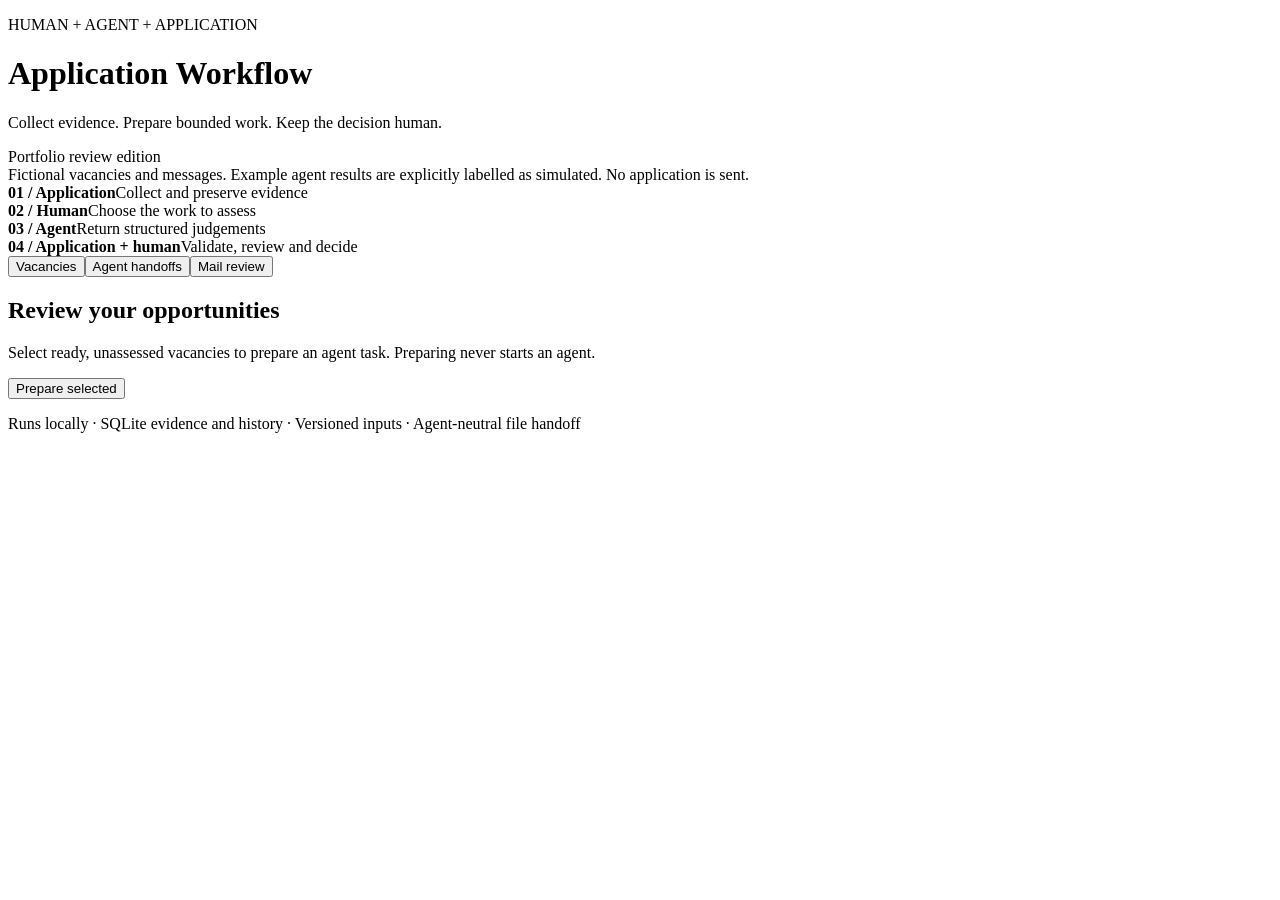
==== src/job_system/web/static/index.html @ 31d7efba "Complete runnable review edition with neutral sources and human-agent handoffs" ====
<!doctype html>
<html lang="en"><head><meta charset="utf-8"><meta name="viewport" content="width=device-width,initial-scale=1">
<title>Application Workflow · Review workspace</title><link rel="stylesheet" href="/style.css"></head>
<body><header><div><p class="eyebrow">HUMAN + AGENT + APPLICATION</p><h1>Application Workflow</h1>
<p class="intro">Collect evidence. Prepare bounded work. Keep the decision human.</p></div><span class="edition">Portfolio review edition</span></header>
<main><aside class="notice">Fictional vacancies and messages. Example agent results are explicitly labelled as simulated. No application is sent.</aside>
<section class="steps" aria-label="Workflow roles"><div><strong>01 / Application</strong><span>Collect and preserve evidence</span></div><div><strong>02 / Human</strong><span>Choose the work to assess</span></div><div><strong>03 / Agent</strong><span>Return structured judgements</span></div><div><strong>04 / Application + human</strong><span>Validate, review and decide</span></div></section>
<div class="tabs" role="tablist" aria-label="Workspace"><button role="tab" aria-selected="true" data-tab="vacancies">Vacancies</button><button role="tab" aria-selected="false" data-tab="batches">Agent handoffs</button><button role="tab" aria-selected="false" data-tab="email">Mail review</button></div>
<p id="message" role="status" aria-live="polite"></p>
<section id="vacancies"><div class="section-heading"><div><h2>Review your opportunities</h2><p>Select ready, unassessed vacancies to prepare an agent task. Preparing never starts an agent.</p></div><button id="prepare">Prepare selected</button></div><p id="summary"></p><div id="jobs" class="cards"></div></section>
<section id="batches" hidden><h2>Prepared agent handoffs</h2><p>Open HANDOFF.md beside each manifest in your agent workspace. After the agent writes its results, validate and explicitly import them here.</p><div id="batch-list" class="cards"></div></section>
<section id="email" hidden><h2>Mail classification proposals</h2><p>Evidence-backed proposals remain separate from human application decisions.</p><div id="mail-list" class="cards"></div></section>
</main><footer>Runs locally · SQLite evidence and history · Versioned inputs · Agent-neutral file handoff</footer>
<script src="/app.js" defer></script></body></html>
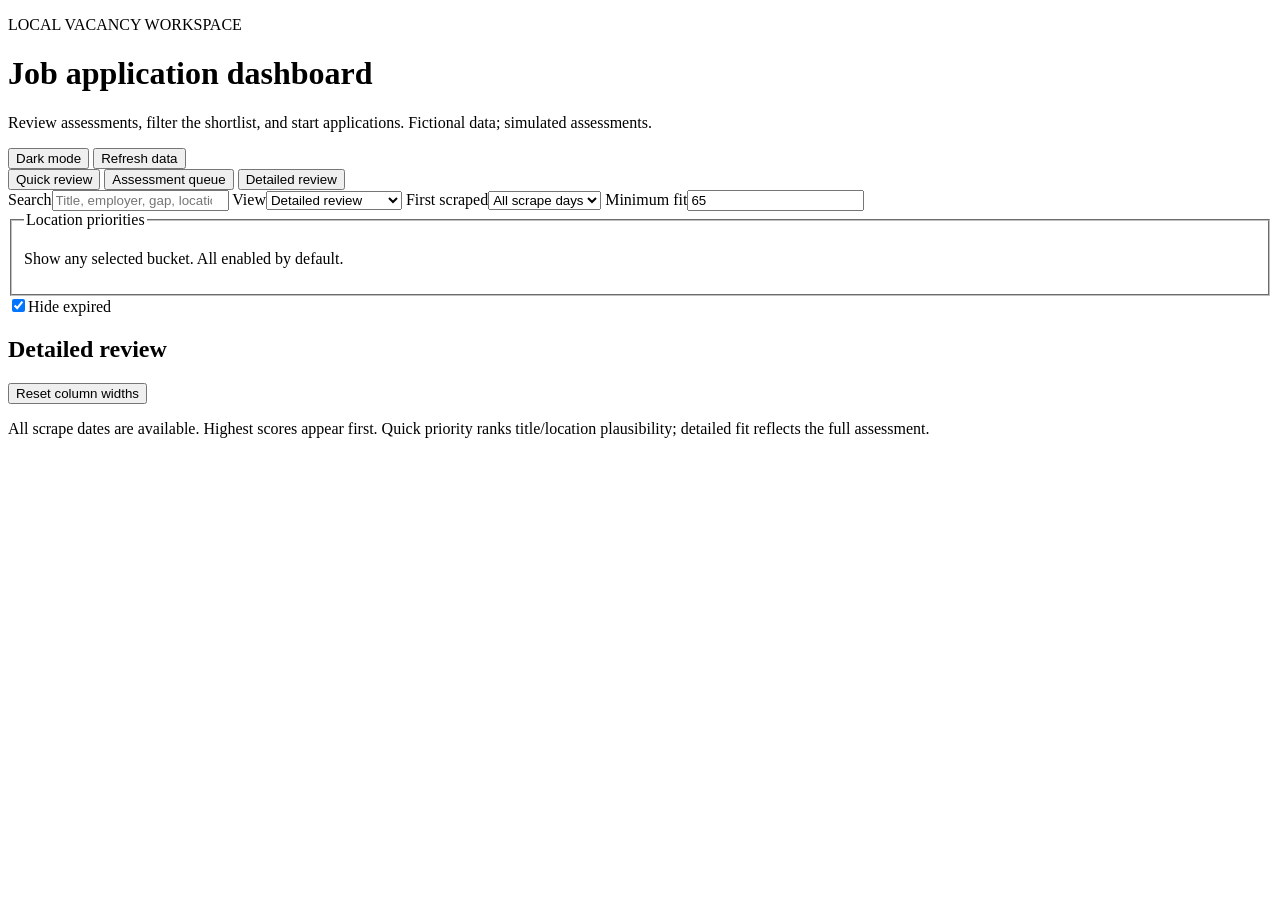
==== commit c1afeece: "Preserve original dashboard and demonstrate the real review workflow" ====
--- a/src/job_system/web/static/index.html
+++ b/src/job_system/web/static/index.html
@@ -1,14 +1,90 @@
 <!doctype html>
-<html lang="en"><head><meta charset="utf-8"><meta name="viewport" content="width=device-width,initial-scale=1">
-<title>Application Workflow · Review workspace</title><link rel="stylesheet" href="/style.css"></head>
-<body><header><div><p class="eyebrow">HUMAN + AGENT + APPLICATION</p><h1>Application Workflow</h1>
-<p class="intro">Collect evidence. Prepare bounded work. Keep the decision human.</p></div><span class="edition">Portfolio review edition</span></header>
-<main><aside class="notice">Fictional vacancies and messages. Example agent results are explicitly labelled as simulated. No application is sent.</aside>
-<section class="steps" aria-label="Workflow roles"><div><strong>01 / Application</strong><span>Collect and preserve evidence</span></div><div><strong>02 / Human</strong><span>Choose the work to assess</span></div><div><strong>03 / Agent</strong><span>Return structured judgements</span></div><div><strong>04 / Application + human</strong><span>Validate, review and decide</span></div></section>
-<div class="tabs" role="tablist" aria-label="Workspace"><button role="tab" aria-selected="true" data-tab="vacancies">Vacancies</button><button role="tab" aria-selected="false" data-tab="batches">Agent handoffs</button><button role="tab" aria-selected="false" data-tab="email">Mail review</button></div>
-<p id="message" role="status" aria-live="polite"></p>
-<section id="vacancies"><div class="section-heading"><div><h2>Review your opportunities</h2><p>Select ready, unassessed vacancies to prepare an agent task. Preparing never starts an agent.</p></div><button id="prepare">Prepare selected</button></div><p id="summary"></p><div id="jobs" class="cards"></div></section>
-<section id="batches" hidden><h2>Prepared agent handoffs</h2><p>Open HANDOFF.md beside each manifest in your agent workspace. After the agent writes its results, validate and explicitly import them here.</p><div id="batch-list" class="cards"></div></section>
-<section id="email" hidden><h2>Mail classification proposals</h2><p>Evidence-backed proposals remain separate from human application decisions.</p><div id="mail-list" class="cards"></div></section>
-</main><footer>Runs locally · SQLite evidence and history · Versioned inputs · Agent-neutral file handoff</footer>
-<script src="/app.js" defer></script></body></html>
+<html lang="en">
+<head>
+  <meta charset="utf-8">
+  <meta name="viewport" content="width=device-width,initial-scale=1">
+  <meta name="dashboard-token" content="__CSRF_TOKEN__">
+  <title>Job application dashboard</title>
+  <link rel="stylesheet" href="/styles.css">
+</head>
+<body>
+  <header class="masthead">
+    <div>
+      <p class="eyebrow">LOCAL VACANCY WORKSPACE</p>
+      <h1>Job application dashboard</h1>
+      <p class="subtitle">Review assessments, filter the shortlist, and start applications. Fictional data; simulated assessments.</p>
+    </div>
+    <div class="header-actions">
+      <button id="theme" class="secondary" type="button">Dark mode</button>
+      <button id="refresh" class="secondary" type="button">Refresh data</button>
+    </div>
+  </header>
+
+  <main>
+    <nav class="queue-tabs" aria-label="Review views">
+      <button type="button" data-view="quick" class="secondary">Quick review</button>
+      <button type="button" data-view="queue" class="secondary">Assessment queue</button>
+      <button type="button" data-view="detailed">Detailed review</button>
+    </nav>
+    <section id="metrics" class="metrics" aria-label="Vacancy counts"></section>
+
+    <section class="controls" aria-label="Filters">
+      <label class="search">Search<input id="search" type="search" placeholder="Title, employer, gap, location…"></label>
+      <label>View<select id="view"><option value="detailed">Detailed review</option><option value="quick">Quick review</option><option value="queue">Assessment queue</option></select></label>
+      <label>First scraped<select id="scrapeDay"><option value="">All scrape days</option></select></label>
+      <label>Minimum fit<input id="minFit" type="number" step="any" value="65"></label>
+      <fieldset id="locationBuckets" class="location-buckets">
+        <legend>Location priorities</legend>
+        <div id="locationBucketOptions" class="bucket-options"></div>
+        <p class="subtle">Show any selected bucket. All enabled by default.</p>
+      </fieldset>
+      <label class="check"><input id="hideExpired" type="checkbox" checked>Hide expired</label>
+    </section>
+
+    <section class="results">
+      <div class="results-head"><h2 id="tableTitle">Detailed review</h2><div class="results-tools"><span id="resultCount"></span><button id="resetColumns" class="small secondary" type="button">Reset column widths</button></div></div>
+      <p class="subtle">All scrape dates are available. Highest scores appear first. Quick priority ranks title/location plausibility; detailed fit reflects the full assessment.</p>
+      <div id="quickQueue" class="actions" hidden>
+        <button id="openQueue" type="button">Review assessment queue</button>
+        <span class="subtle">Queue individual vacancies here, then review suggestions and prepare batches in the Assessment queue.</span>
+      </div>
+      <div id="assessmentQueue" hidden>
+        <p>Choose and review vacancies here. Preparation uses saved complete descriptions and saves batches locally. Start the assessment yourself in an agent workspace.</p>
+        <div id="queuePool" class="subtle"></div>
+        <div class="actions queue-controls">
+          <label>Total for this run<input id="queueCount" type="number" min="0" step="1" value="20"></label>
+          <button id="previewQueue" type="button">Preview selection</button>
+          <button id="saveQueue" type="button" disabled>Apply selection changes</button>
+          <button id="discardQueue" class="secondary" type="button" disabled>Discard changes</button>
+          <button id="fillQueue" class="secondary" type="button">Fill remaining places</button>
+          <button id="prepareQueue" type="button">Prepare batches</button>
+        </div>
+        <p id="queueSummary" role="status"></p>
+        <p class="subtle">Checkbox changes are provisional. Apply selection changes to save them together before filling places or preparing batches. Unchecking leaves a place empty until you fill it. Suggestions follow location group, quick priority, then recency. Filters above apply to review tables, not this queue.</p>
+        <div id="unavailableManual"></div>
+        <div id="preparedBatches"></div>
+      </div>
+      <div id="notice" role="status"></div>
+      <div class="table-wrap">
+        <table>
+          <thead id="tableHead"></thead>
+          <tbody id="tableBody"></tbody>
+        </table>
+      </div>
+    </section>
+  </main>
+
+  <dialog id="details"><button class="dialog-close" aria-label="Close">×</button><div id="detailContent"></div></dialog>
+  <dialog id="workspaceDialog">
+    <form id="workspaceForm">
+      <button type="button" class="dialog-close" aria-label="Close">×</button>
+      <h2>Start application workspace</h2>
+      <input id="workspaceGroup" type="hidden">
+      <label>Employer and short job name<input id="workspaceSlug" required pattern="[a-z0-9][a-z0-9-]{1,79}" placeholder="example-research-analyst"></label>
+      <p class="hint">Use a short <code>employer-job</code> name. The permanent numerical ID is added automatically.</p>
+      <button type="submit">Create workspace</button>
+    </form>
+  </dialog>
+  <script src="/app.js" defer></script>
+</body>
+</html>
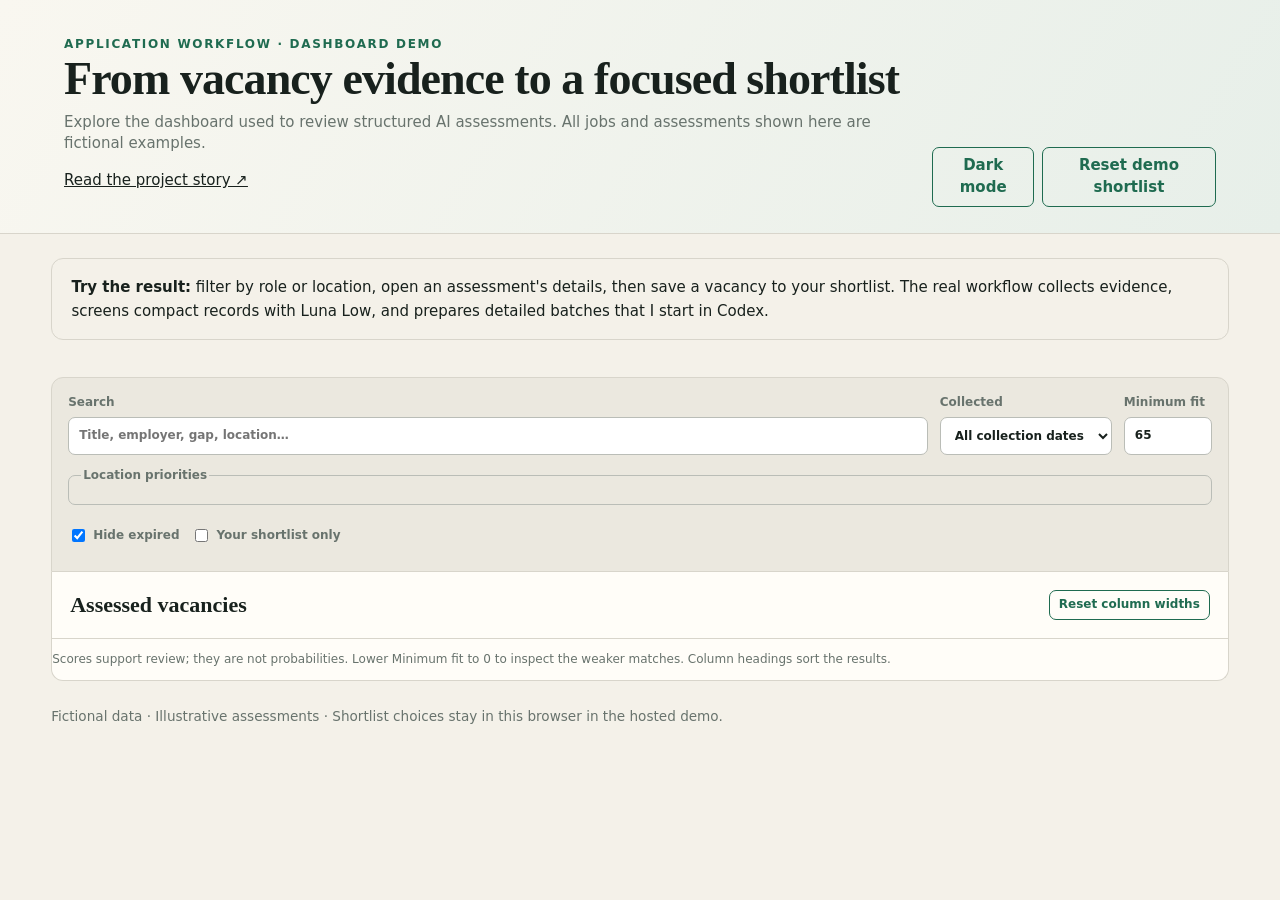
==== commit 11c781b6: "Present the staged vacancy workflow and publish a focused dashboard demo" ====
--- a/src/job_system/web/static/index.html
+++ b/src/job_system/web/static/index.html
@@ -1,90 +1,37 @@
 <!doctype html>
 <html lang="en">
 <head>
-  <meta charset="utf-8">
-  <meta name="viewport" content="width=device-width,initial-scale=1">
+  <meta charset="utf-8"><meta name="viewport" content="width=device-width,initial-scale=1">
   <meta name="dashboard-token" content="__CSRF_TOKEN__">
-  <title>Job application dashboard</title>
-  <link rel="stylesheet" href="/styles.css">
+  <meta name="description" content="Explore the output of an automated vacancy collection and two-stage AI assessment workflow. Fictional demonstration data.">
+  <title>Application Workflow — Dashboard demo</title>
+  <link rel="stylesheet" href="styles.css">
 </head>
 <body>
   <header class="masthead">
-    <div>
-      <p class="eyebrow">LOCAL VACANCY WORKSPACE</p>
-      <h1>Job application dashboard</h1>
-      <p class="subtitle">Review assessments, filter the shortlist, and start applications. Fictional data; simulated assessments.</p>
-    </div>
-    <div class="header-actions">
-      <button id="theme" class="secondary" type="button">Dark mode</button>
-      <button id="refresh" class="secondary" type="button">Refresh data</button>
-    </div>
+    <div><p class="eyebrow">APPLICATION WORKFLOW · DASHBOARD DEMO</p><h1>From vacancy evidence to a focused shortlist</h1><p class="subtitle">Explore the dashboard used to review structured AI assessments. All jobs and assessments shown here are fictional examples.</p><p><a href="https://github.com/martenkrohn/application-workflow" target="_blank" rel="noopener">Read the project story ↗</a></p></div>
+    <div class="header-actions"><button id="theme" class="secondary" type="button">Dark mode</button><button id="refresh" class="secondary" type="button">Reset demo shortlist</button></div>
   </header>
-
   <main>
-    <nav class="queue-tabs" aria-label="Review views">
-      <button type="button" data-view="quick" class="secondary">Quick review</button>
-      <button type="button" data-view="queue" class="secondary">Assessment queue</button>
-      <button type="button" data-view="detailed">Detailed review</button>
-    </nav>
+    <section class="demo-guide"><b>Try the result:</b> filter by role or location, open an assessment's details, then save a vacancy to your shortlist. The real workflow collects evidence, screens compact records with Luna Low, and prepares detailed batches that I start in Codex.</section>
     <section id="metrics" class="metrics" aria-label="Vacancy counts"></section>
-
     <section class="controls" aria-label="Filters">
       <label class="search">Search<input id="search" type="search" placeholder="Title, employer, gap, location…"></label>
-      <label>View<select id="view"><option value="detailed">Detailed review</option><option value="quick">Quick review</option><option value="queue">Assessment queue</option></select></label>
-      <label>First scraped<select id="scrapeDay"><option value="">All scrape days</option></select></label>
-      <label>Minimum fit<input id="minFit" type="number" step="any" value="65"></label>
-      <fieldset id="locationBuckets" class="location-buckets">
-        <legend>Location priorities</legend>
-        <div id="locationBucketOptions" class="bucket-options"></div>
-        <p class="subtle">Show any selected bucket. All enabled by default.</p>
-      </fieldset>
+      <label>Collected<select id="scrapeDay"><option value="">All collection dates</option></select></label>
+      <label>Minimum fit<input id="minFit" type="number" min="0" max="100" value="65"></label>
+      <fieldset id="locationBuckets" class="location-buckets"><legend>Location priorities</legend><div id="locationBucketOptions" class="bucket-options"></div></fieldset>
       <label class="check"><input id="hideExpired" type="checkbox" checked>Hide expired</label>
+      <label class="check"><input id="onlySaved" type="checkbox">Your shortlist only</label>
     </section>
-
     <section class="results">
-      <div class="results-head"><h2 id="tableTitle">Detailed review</h2><div class="results-tools"><span id="resultCount"></span><button id="resetColumns" class="small secondary" type="button">Reset column widths</button></div></div>
-      <p class="subtle">All scrape dates are available. Highest scores appear first. Quick priority ranks title/location plausibility; detailed fit reflects the full assessment.</p>
-      <div id="quickQueue" class="actions" hidden>
-        <button id="openQueue" type="button">Review assessment queue</button>
-        <span class="subtle">Queue individual vacancies here, then review suggestions and prepare batches in the Assessment queue.</span>
-      </div>
-      <div id="assessmentQueue" hidden>
-        <p>Choose and review vacancies here. Preparation uses saved complete descriptions and saves batches locally. Start the assessment yourself in an agent workspace.</p>
-        <div id="queuePool" class="subtle"></div>
-        <div class="actions queue-controls">
-          <label>Total for this run<input id="queueCount" type="number" min="0" step="1" value="20"></label>
-          <button id="previewQueue" type="button">Preview selection</button>
-          <button id="saveQueue" type="button" disabled>Apply selection changes</button>
-          <button id="discardQueue" class="secondary" type="button" disabled>Discard changes</button>
-          <button id="fillQueue" class="secondary" type="button">Fill remaining places</button>
-          <button id="prepareQueue" type="button">Prepare batches</button>
-        </div>
-        <p id="queueSummary" role="status"></p>
-        <p class="subtle">Checkbox changes are provisional. Apply selection changes to save them together before filling places or preparing batches. Unchecking leaves a place empty until you fill it. Suggestions follow location group, quick priority, then recency. Filters above apply to review tables, not this queue.</p>
-        <div id="unavailableManual"></div>
-        <div id="preparedBatches"></div>
-      </div>
-      <div id="notice" role="status"></div>
-      <div class="table-wrap">
-        <table>
-          <thead id="tableHead"></thead>
-          <tbody id="tableBody"></tbody>
-        </table>
-      </div>
+      <div class="results-head"><h2>Assessed vacancies</h2><div class="results-tools"><span id="resultCount" role="status"></span><button id="resetColumns" class="small secondary" type="button">Reset column widths</button></div></div>
+      <p class="subtle">Scores support review; they are not probabilities. Lower Minimum fit to 0 to inspect the weaker matches. Column headings sort the results.</p>
+      <div id="notice" role="status" hidden></div>
+      <div class="table-wrap"><table><thead id="tableHead"></thead><tbody id="tableBody"></tbody></table></div>
     </section>
+    <footer class="demo-footer">Fictional data · Illustrative assessments · Shortlist choices stay in this browser in the hosted demo.</footer>
   </main>
-
   <dialog id="details"><button class="dialog-close" aria-label="Close">×</button><div id="detailContent"></div></dialog>
-  <dialog id="workspaceDialog">
-    <form id="workspaceForm">
-      <button type="button" class="dialog-close" aria-label="Close">×</button>
-      <h2>Start application workspace</h2>
-      <input id="workspaceGroup" type="hidden">
-      <label>Employer and short job name<input id="workspaceSlug" required pattern="[a-z0-9][a-z0-9-]{1,79}" placeholder="example-research-analyst"></label>
-      <p class="hint">Use a short <code>employer-job</code> name. The permanent numerical ID is added automatically.</p>
-      <button type="submit">Create workspace</button>
-    </form>
-  </dialog>
-  <script src="/app.js" defer></script>
+  <script src="demo-data.js"></script><script src="app.js" defer></script>
 </body>
 </html>
--- a/src/job_system/web/static/styles.css
+++ b/src/job_system/web/static/styles.css
@@ -0,0 +1,111 @@
+:root { color-scheme:light; --ink:#18211d; --muted:#68736d; --paper:#f4f1e9; --card:#fffdf8; --line:#d8d5cb; --green:#1f6b50; --green2:#dcece4; --button-ink:#fff; --red:#9b3d36; --header-start:#f9f7f0; --header-end:#e7efe9; --controls:#ebe8df; --field:#fff; --field-line:#babdb7; --table-head:#f4f2eb; --row-line:#ebe8df; --row-hover:#faf8f2; --error-bg:#f6dfdc; --backdrop:#17211c99; --shadow:#1c25204d; }
+:root[data-theme="dark"] { color-scheme:dark; --ink:#e8eee9; --muted:#a8b4ad; --paper:#111714; --card:#18211d; --line:#34423b; --green:#75c9a6; --green2:#233f34; --button-ink:#102019; --red:#ff9c94; --header-start:#18211d; --header-end:#1c3028; --controls:#202a25; --field:#111714; --field-line:#526159; --table-head:#202a25; --row-line:#2b3832; --row-hover:#202d27; --error-bg:#492a2a; --backdrop:#050806bf; --shadow:#0009; }
+* { box-sizing:border-box; }
+body { margin:0; background:var(--paper); color:var(--ink); font:15px/1.45 system-ui,-apple-system,"Segoe UI",sans-serif; }
+.masthead { display:flex; align-items:flex-end; justify-content:space-between; gap:24px; padding:36px clamp(20px,5vw,72px) 26px; border-bottom:1px solid var(--line); background:linear-gradient(120deg,var(--header-start),var(--header-end)); }
+.header-actions { display:flex; gap:8px; }
+h1 { margin:2px 0 4px; font:700 clamp(28px,4vw,46px)/1.05 Georgia,serif; letter-spacing:-.02em; }
+h2 { margin:0; font:700 22px/1.2 Georgia,serif; }
+.eyebrow { margin:0; color:var(--green); font-size:12px; font-weight:800; letter-spacing:.14em; }
+.subtitle,.hint { color:var(--muted); margin:8px 0 0; }
+main { padding:24px clamp(16px,4vw,56px) 60px; }
+.metrics { display:grid; grid-template-columns:repeat(4,minmax(130px,1fr)); gap:12px; margin-bottom:18px; }
+.metric { padding:15px 18px; border:1px solid var(--line); border-radius:12px; background:var(--card); }
+.metric b { display:block; font:700 27px Georgia,serif; }
+.metric span { color:var(--muted); font-size:13px; }
+.controls { display:flex; flex-wrap:wrap; align-items:end; gap:12px; padding:16px; border:1px solid var(--line); border-radius:12px 12px 0 0; background:var(--controls); }
+label { display:grid; gap:5px; color:var(--muted); font-size:12px; font-weight:650; }
+label.search { flex:1 1 260px; }
+input,select,button { min-height:38px; border:1px solid var(--field-line); border-radius:7px; background:var(--field); color:var(--ink); padding:7px 10px; font:inherit; }
+button { cursor:pointer; border-color:var(--green); background:var(--green); color:var(--button-ink); font-weight:700; }
+button.secondary { background:transparent; color:var(--green); }
+button.dismiss { border-color:var(--red); background:transparent; color:var(--red); }
+button.small { min-height:30px; padding:4px 9px; font-size:12px; }
+.check { display:flex; flex-direction:row; align-items:center; min-height:38px; }
+.check input { min-height:auto; }
+.location-buckets { flex:1 1 100%; min-width:0; margin:0; padding:10px 12px; border:1px solid var(--field-line); border-radius:7px; }
+.location-buckets[hidden] { display:none; }
+.location-buckets legend { color:var(--muted); font-size:12px; font-weight:650; }
+.bucket-options { display:flex; flex-wrap:wrap; gap:8px; }
+.bucket-toggle { gap:6px; padding:6px 10px; border:1px solid var(--field-line); border-radius:7px; cursor:pointer; }
+.bucket-toggle:has(input:checked) { background:var(--green2); border-color:var(--green); color:var(--ink); }
+.bucket-toggle:focus-within { outline:2px solid var(--green); outline-offset:2px; }
+.bucket-toggle input { accent-color:var(--green); }
+.location-buckets p { margin:8px 0 0; }
+.results { border:1px solid var(--line); border-top:0; border-radius:0 0 12px 12px; background:var(--card); overflow:hidden; }
+.results-head { display:flex; justify-content:space-between; align-items:center; padding:18px; border-bottom:1px solid var(--line); }
+.results-tools { display:flex; align-items:center; justify-content:flex-end; flex-wrap:wrap; gap:8px; }
+#resultCount { color:var(--muted); }
+#notice { display:none; padding:10px 18px; background:var(--green2); color:var(--green); }
+#notice.error { background:var(--error-bg); color:var(--red); }
+.table-wrap { overflow-x:auto; }
+table { width:100%; border-collapse:collapse; }
+table.resizable { table-layout:fixed; }
+table.resizable th { position:relative; padding-right:18px; overflow-wrap:anywhere; }
+table.resizable .vacancy { min-width:0; }
+.column-resizer { position:absolute; top:0; right:-5px; bottom:0; width:10px; cursor:col-resize; touch-action:none; z-index:1; }
+.column-resizer::after { content:''; position:absolute; top:8px; bottom:8px; left:4px; width:2px; background:var(--line); }
+.column-resizer:hover::after,.column-resizer:focus-visible::after { background:var(--green); }
+.column-resizer:focus-visible { outline:2px solid var(--green); outline-offset:1px; }
+body.resizing-columns,body.resizing-columns * { cursor:col-resize !important; user-select:none; }
+th { padding:10px 12px; background:var(--table-head); color:var(--muted); border-bottom:1px solid var(--line); text-align:left; font-size:12px; letter-spacing:.03em; }
+th button { min-height:auto; border:0; padding:0; background:transparent; color:inherit; }
+td { padding:12px; border-bottom:1px solid var(--row-line); vertical-align:top; }
+.vacancy { min-width:180px; overflow-wrap:anywhere; }
+.vacancy > span { display:block; }
+.vacancy .employer { margin-top:4px; }
+.assessment > div + div { margin-top:6px; }
+.assessment .subtle { display:inline-block; margin-right:4px; }
+.stacked-heading { display:grid; gap:6px; justify-items:start; }
+td { overflow-wrap:anywhere; }
+tr:hover td { background:var(--row-hover); }
+.fit { display:inline-grid; place-items:center; width:38px; height:30px; border-radius:8px; background:var(--green2); color:var(--green); font-weight:800; }
+.title { font-weight:750; }
+.subtle { color:var(--muted); font-size:12px; }
+.gaps { max-width:300px; }
+a { color:var(--green); }
+.actions { display:flex; gap:6px; flex-wrap:wrap; }
+dialog { width:min(820px,92vw); max-height:88vh; border:0; border-radius:14px; padding:28px; background:var(--card); color:var(--ink); box-shadow:0 20px 70px var(--shadow); }
+dialog::backdrop { background:var(--backdrop); }
+.dialog-close { float:right; min-width:36px; background:transparent; color:var(--ink); border:0; font-size:24px; }
+.detail-grid { display:grid; grid-template-columns:repeat(2,minmax(0,1fr)); gap:14px 24px; }
+.detail-section { margin-top:22px; }
+.detail-section ul { padding-left:20px; }
+#workspaceForm { display:grid; gap:14px; }
+.empty { text-align:center; color:var(--muted); padding:50px; }
+@media (max-width:700px) { .metrics{grid-template-columns:repeat(2,1fr)} .masthead{align-items:flex-start;flex-direction:column} .detail-grid{grid-template-columns:1fr} }
+
+.controls label[hidden] { display: none; }
+
+#quickQueue { align-items:end; padding:12px 18px; }
+#quickQueue[hidden] { display:none; }
+
+#assessmentQueue { padding:12px 18px; }
+#assessmentQueue[hidden] { display:none; }
+.queue-controls { align-items:end; margin-top:12px; }
+button:disabled { opacity:.55; cursor:wait; }
+.queue-select { min-height:auto; width:20px; height:20px; }
+.queue-tabs { display:flex; gap:8px; margin-bottom:16px; }
+
+@media (max-width:850px) {
+  .column-resizer,#resetColumns,table colgroup { display:none; }
+  table.resizable { table-layout:auto; }
+  table.resizable th { padding:0; }
+  .table-wrap { overflow-x:visible; }
+  table,thead,tbody { display:block; }
+  thead tr { display:flex; flex-wrap:wrap; gap:6px 16px; padding:10px 12px; background:var(--table-head); }
+  th { padding:0; border:0; }
+  th:not(:has(button)) { display:none; }
+  thead:has(button) { border-bottom:1px solid var(--line); }
+  tbody tr { display:grid; grid-template-columns:repeat(2,minmax(0,1fr)); gap:12px 16px; padding:16px; border-bottom:1px solid var(--line); }
+  td { min-width:0; padding:0; border:0; }
+  td::before { content:attr(data-label); display:block; margin-bottom:4px; color:var(--muted); font-size:12px; font-weight:650; }
+  td.vacancy { grid-column:1/-1; grid-row:1; }
+  td.vacancy::before,td.assessment::before,td.empty::before { display:none; }
+  td.gaps,td.row-actions,td.empty { grid-column:1/-1; max-width:none; }
+  td.empty { padding:24px 0; }
+  tr:hover td { background:transparent; }
+  tbody tr:hover { background:var(--row-hover); }
+}
+
+.demo-guide{padding:1rem 1.2rem;border:1px solid var(--line,#cad5df);border-radius:12px;margin-bottom:1.2rem;line-height:1.6}.demo-footer{padding:1.6rem 0;color:var(--muted,#637080);font-size:.85rem}.masthead h1{max-width:920px}.masthead a{color:inherit}.detail-section p{line-height:1.6}
